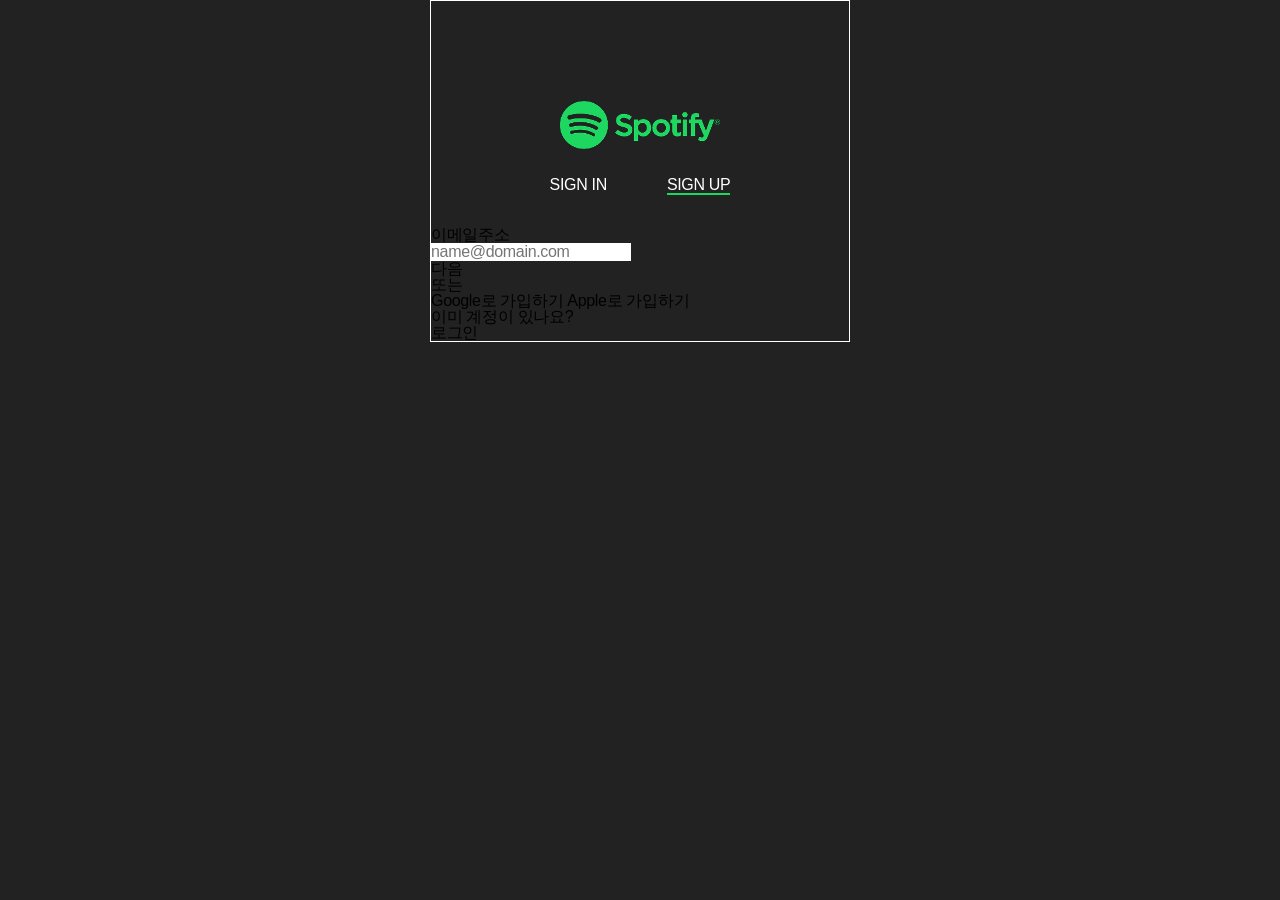
==== join.html @ 050ac00e "스포티파이 로그인, 가입, HTML 완성, CSS중간단계" ====
<!DOCTYPE html>
<html lang="ko">
<head>
    <meta charset="UTF-8">
    <meta name="viewport" content="width=device-width, initial-scale=1.0">
    <meta name="keywords" content="">
    <meta name="description" content="">
    <title>join | spotify</title>
    <link rel="shortcut icon" href="./images/favicon.jpg" type="image/x-icon">
    <link rel="stylesheet" href="./styles/reset.css">
    <link rel="stylesheet" href="./styles/join.css">
    <script src="./scripts/join.js" defer></script>
</head>
<body>
    <div id="wrap">
        <main>
            <h1><a href="./index.html"><img src="./images/LOGO.png" alt="spotify"></a></h1>
            <div class="tab_menu">
                <a href="./login.html" class="sign_in">SIGN IN</a>
                <a href="./join.html" class="active sign_up">SIGN UP</a>
            </div>
            <form action="#" method="post" name="join_frm"> <!-- form:post -->
                <div class="email_join">
                    <h2>이메일주소</h2>
                    <p><input type="email" name="email" id="user_email" placeholder="name@domain.com" autofocus></p>
                    <!-- p 묶은 이유? input이 인라인이라 블록하고 형제가 될 수 없기 때문 -->
                    <!-- type=email, type=text 모두 맞음, 좀 더 의미적으로 연관된 대상 선택을 권장함 -->
                    <!-- autofocus 속성은 html 한페이지당 딱 한번만 사용하기 -->
                    <p><button type="button" id="email_next_btn">다음</button></p>
                </div>
                <div class="or_join">
                    <p>또는</p>
                    <a href="https://google.com" class="google">Google로 가입하기</a>
                    <!-- p+a가 될 수 있는 이유? a는 HTML에선 블록으로 처리 가능, CSS에선 인라인 취급 -->
                    <!-- 외부 업체는 절대경로 https:// 로 연결하기(절대경로) -->
                    <a href="https://apple.com" class="apple">Apple로 가입하기</a>
                </div>
            </form>
            <!-- 아래 p, a는 왜 form태그 밖인가? 서버 전송 목적이 아닌 단순 이동 링크기 때문 -->
                <p>이미 계정이 있나요?</p>
                <a href="./login.html" class="login_link">로그인</a>
        </main>
    </div>
</body>
</html>
---- styles/join.css ----
/* join.css */
body {
    background-color: #222;
}
#wrap {
    width: 420px;
    margin: 0 auto;
    border: 1px solid #fff;
    padding-top: 100px;
}
#wrap main {}
/* ---------------------------------로고 */
#wrap main h1 {
    width: 160px; height: 44px;
    margin:0 auto;
    margin-bottom: 12px;

}
#wrap main h1 img {width: 100%;}
/* ---------------------------------상태 */
#wrap main .tab_menu {
    display: flex;
    flex-flow: row nowrap;
    justify-content: center;
    gap:60px;
    padding: 20px 0 32px 0;
}
#wrap main .tab_menu .sign_in {}
#wrap main .tab_menu .active {border-bottom: 2px solid #1ED760;}
#wrap main .tab_menu .sign_up {}
#wrap main .tab_menu * {color: #fff;}
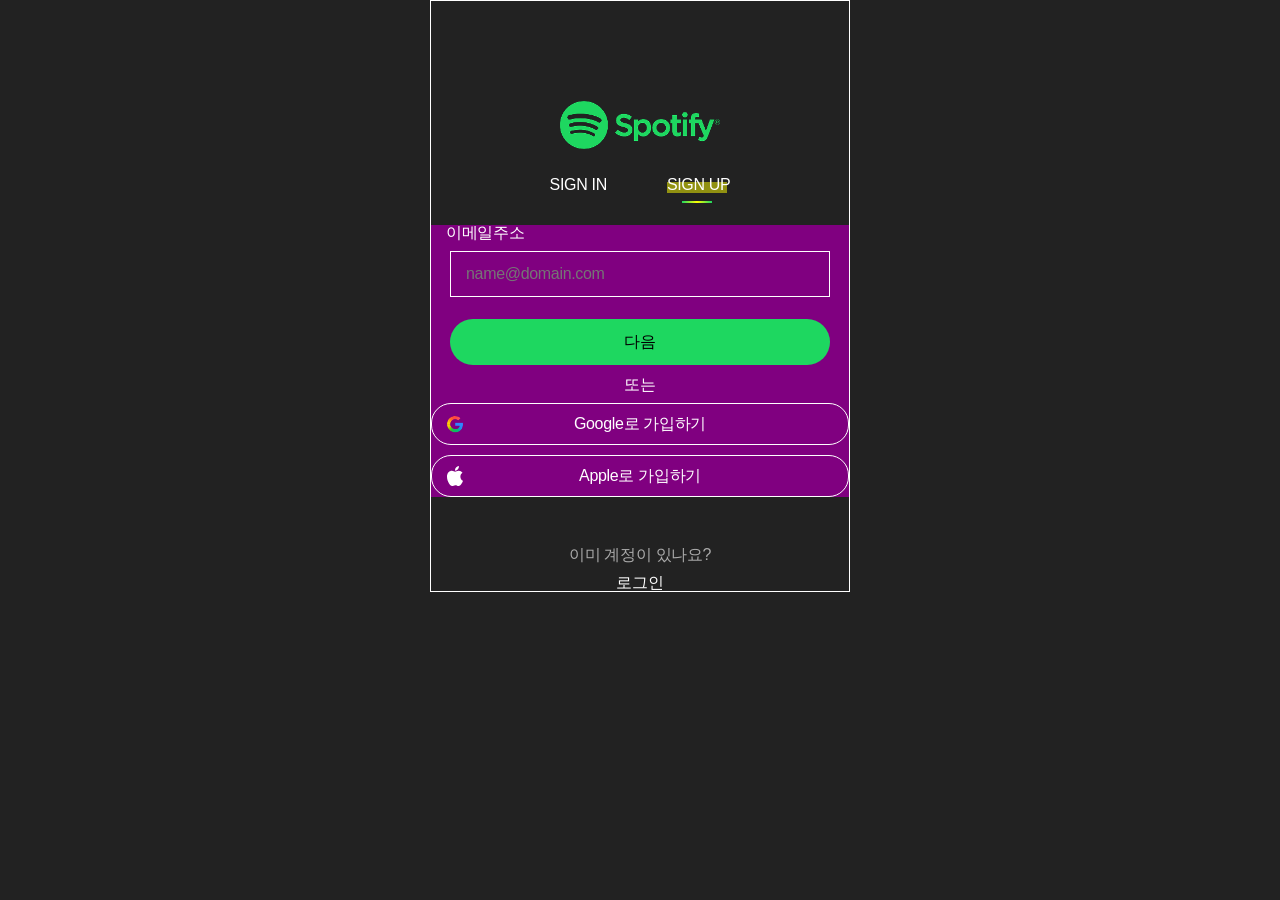
==== commit 351c797f: "spotify" ====
--- a/join.html
+++ b/join.html
@@ -37,8 +37,8 @@
                 </div>
             </form>
             <!-- 아래 p, a는 왜 form태그 밖인가? 서버 전송 목적이 아닌 단순 이동 링크기 때문 -->
-                <p>이미 계정이 있나요?</p>
-                <a href="./login.html" class="login_link">로그인</a>
+            <p>이미 계정이 있나요?</p>
+            <a href="./login.html" class="login_link">로그인</a>
         </main>
     </div>
 </body>
--- a/styles/join.css
+++ b/styles/join.css
@@ -26,6 +26,76 @@
     padding: 20px 0 32px 0;
 }
 #wrap main .tab_menu .sign_in {}
-#wrap main .tab_menu .active {border-bottom: 2px solid #1ED760;}
+#wrap main .tab_menu .active {position: relative;}
+#wrap main .tab_menu .active::after {
+    content:''; display: block;
+    width: 30px; height: 2px;
+    position: absolute; left: 15px; bottom: -10px;
+    background:linear-gradient(90deg,#1ED760,yellow,#1ED760)
+}
+#wrap main .tab_menu .active::before {
+    content:''; display: block;
+    width: 60px; height: 11px;
+    background-color: rgba(255,255,0,0.5);
+    position: absolute; left: 0; bottom: 0; z-index: -1;
+}
 #wrap main .tab_menu .sign_up {}
-#wrap main .tab_menu * {color: #fff;}+#wrap main .tab_menu * {color: #fff;}
+#wrap main form[name*=join] {
+    background-color: purple;
+}
+/* --------------------------------------------이메일주소 */
+#wrap main form[name*=join] h2 {
+    color: #fff;
+    margin-bottom: 10px;
+    padding: 0 15px;
+}
+#wrap main form .email_join p #user_email {
+    width: 380px; height: 46px;
+    background-color: transparent;
+    border: 1px solid #fff;
+    margin-bottom: 10px;
+    padding: 0 15px;
+}
+#wrap main form .email_join p {
+    text-align: center;
+    
+}
+#wrap main form .email_join p #email_next_btn {
+    border-radius: 23px;
+    background-color: #1ED760;
+    width: 380px; height: 46px;
+}
+/* --------------------------------------------구글 애플로 가입하기 */
+#wrap main form .or_join p {
+    text-align: center;
+    margin: 10px 0;
+    color: #fff;
+}
+#wrap main form[name*=join] .or_join .google {
+    background-image: url(../images/Group.svg);
+}
+#wrap main form[name*=join] .or_join .apple {
+    background-image: url(../images/Vector.svg);
+}
+#wrap main form[name*=join] .or_join a[href*=http] {
+    background-repeat: no-repeat;
+    border: 1px solid #fff; color: #fff;
+    border-radius: 20px;
+    display: block; line-height: 40px; /* line-height 는 위 아래 요소를 잡아서 수직 중앙으로 옴 */
+    text-align: center;
+    background-position: 15px center;
+    margin-bottom: 10px;
+}
+#wrap main form .or_join {margin-bottom: 50px;}
+/* -----------------------------------------이미계정이 있나요/로그인 */
+#wrap main p {
+    text-align: center;
+    color: #AAAAAA;
+    margin-bottom: 12px;
+}
+#wrap main .login_link {
+    text-align: center;
+    display: block;
+    color: #fff;
+}
